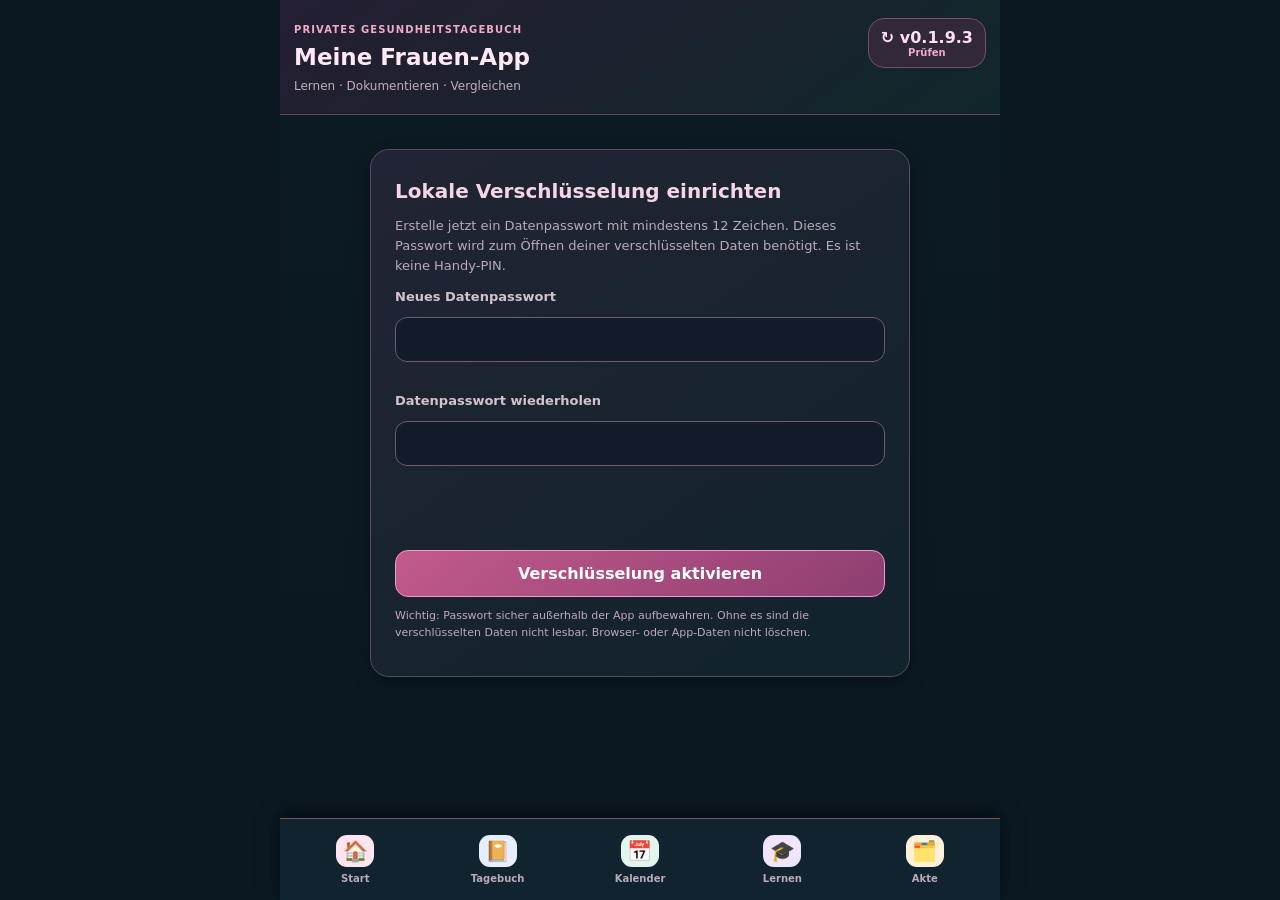
==== frauen-app/index.html @ 148890bd "Add files via upload" ====
<!doctype html><html lang="de"><head><meta charset="utf-8"><meta name="viewport" content="width=device-width,initial-scale=1,viewport-fit=cover"><meta name="theme-color" content="#b66e90"><meta name="description" content="Privates gynäkologisches Tagebuch und Lernzentrum"><link rel="manifest" href="./manifest.webmanifest"><link rel="icon" href="./icon.svg" type="image/svg+xml"><title>Meine Frauen-App – Beta 0.1.9.3 – Layout Umbau</title><link rel="stylesheet" href="./style.css?build=193"><link rel="stylesheet" href="./mr-integration.css?build=19811"></head><body class="mr-embedded"><div class="shell"><header><div><small>PRIVATES GESUNDHEITSTAGEBUCH</small><h1>Meine Frauen-App</h1><p>Lernen · Dokumentieren · Vergleichen</p></div><button id="update" class="update" aria-label="Nach App-Updates suchen">↻ <span id="version">v0.1.9.3</span><small id="update-state">Prüfen</small></button></header><main id="view" aria-live="polite"></main><nav id="nav" aria-label="Hauptnavigation"><button data-page="home"><span class="nav-ico nav-home">🏠</span><small>Start</small></button><button data-page="diary"><span class="nav-ico nav-diary">📔</span><small>Tagebuch</small></button><button data-page="calendar"><span class="nav-ico nav-cal">📅</span><small>Kalender</small></button><button data-page="learn"><span class="nav-ico nav-learn">🎓</span><small>Lernen</small></button><button data-page="records"><span class="nav-ico nav-rec">🗂️</span><small>Akte</small></button></nav></div><div id="toast" role="status"></div><div id="lightbox" role="dialog" aria-modal="true" aria-label="Bildvergrößerung"><div class="lb-card"><div class="lb-head"><strong id="lb-title">Schautafel (Vollbild)</strong><button class="lb-close" id="lb-close">✕ Schließen</button></div><div class="lb-body"><img id="lb-img" src="" alt=""></div><div class="lb-caption" id="lb-caption"></div></div></div><script defer src="./lessons.js?build=193"></script><script defer src="./deep_lessons.js?build=193"></script><script defer src="./self_guides.js?build=193"></script><script defer src="./app.js?build=193"></script></body></html>
---- frauen-app/style.css ----
:root{font-family:system-ui,-apple-system,Segoe UI,Arial,sans-serif;color:#483746;background:#f9f2f4}*{box-sizing:border-box}body{margin:0}.shell{max-width:650px;margin:auto;min-height:100dvh;background:#fffcfd;padding-bottom:88px}header{padding:24px 20px 15px;display:flex;justify-content:space-between;gap:12px;background:linear-gradient(125deg,#fce8ed,#f5f4ef)}header small{font-size:10px;letter-spacing:1.1px;color:#99687c;font-weight:700}h1{font-family:Georgia,serif;margin:7px 0;color:#743e59;font-size:27px}header p{color:#836879;font-size:12px;margin:0}.update{align-self:start;white-space:nowrap;border:1px solid #e7baca;background:#fff7fa;border-radius:16px;padding:9px 12px;color:#904b6c;font-weight:700}.update small{display:block;font-size:10px;letter-spacing:0}main{padding:18px 17px 36px}h2{font-size:20px;font-family:Georgia,serif;color:#763d59;margin:5px 0 13px}h3{font-size:16px;color:#75465c;margin:3px 0 12px}p{line-height:1.55}.muted,small{color:#806d78}.muted{font-size:13px}.card{padding:17px;border:1px solid #f0e3e8;box-shadow:0 4px 16px #54324809;border-radius:19px;background:#fff;margin-bottom:13px}.hero{background:linear-gradient(125deg,#fae2ea,#e8f4ef)}.grid{display:grid;grid-template-columns:1fr 1fr;gap:11px}.tile{border:1px solid #f1e3e9;border-radius:19px;background:#fff;padding:17px 12px;text-align:left;color:#78445c;min-height:100px;font-size:15px;font-weight:700}.tile span{font-size:26px;display:block;margin-bottom:10px}.tile small{display:block;margin-top:6px;font-size:11px;font-weight:400}button{cursor:pointer;font:inherit}button:focus-visible,input:focus-visible,textarea:focus-visible,select:focus-visible{outline:2px solid #a45c82;outline-offset:2px}.primary{background:#a9587c;color:#fff;border:0;border-radius:13px;padding:13px 16px;font-weight:700;width:100%;margin-top:10px}.secondary{background:#f9edf2;color:#7b4160;border:1px solid #eacdd9;border-radius:12px;padding:9px 12px}.danger{background:#fff2f1;color:#a12e3a;border:1px solid #f3c6ca;border-radius:10px;padding:8px}.row{display:flex;gap:10px;align-items:center;justify-content:space-between}.row.wrap{flex-wrap:wrap}.pill{display:inline-block;background:#f7e9ef;border-radius:99px;padding:5px 10px;font-size:11px;color:#834863}label{display:block;font-size:13px;font-weight:650;margin:13px 0 5px}input,select,textarea{font:inherit;width:100%;border:1px solid #e7d8e0;border-radius:12px;padding:11px;background:#fff;color:#4e3947}textarea{min-height:93px;resize:vertical}.checkbox{width:auto;margin-right:8px}.hint{background:#f1f7f4;border-left:4px solid #74a991;padding:12px;border-radius:9px;font-size:12px;line-height:1.5;margin:12px 0}.warning{background:#fff1e9;border-left:4px solid #dc916d;padding:12px;border-radius:9px;font-size:12px;line-height:1.55;margin:12px 0}.entries{display:grid;gap:10px}.entry{padding:12px;border:1px solid #eee0e7;border-radius:14px}.entry strong{color:#754761}.entry small{display:block;margin-top:3px}.images{display:flex;gap:8px;overflow:auto}.images img{height:112px;max-width:135px;object-fit:cover;border-radius:10px}.photo-card{border:1px solid #eee0e7;padding:8px;border-radius:13px}.photo-card img{height:130px;width:100%;object-fit:contain;background:#f5f0f3;border-radius:9px}nav{position:fixed;bottom:0;left:50%;transform:translateX(-50%);max-width:650px;width:100%;display:grid;grid-template-columns:repeat(5,1fr);background:#fff;border-top:1px solid #eedee6;box-shadow:0 -4px 25px #44304812;padding:8px 3px max(8px,env(safe-area-inset-bottom))}nav button{border:0;background:transparent;color:#9e8c98;font-size:23px;padding:4px 2px;min-width:0}nav button.active{color:#a8577d}nav small{display:block;font-size:10px;margin-top:2px}#toast{position:fixed;bottom:84px;left:50%;transform:translateX(-50%);background:#62344d;color:#fff;border-radius:13px;padding:11px 15px;display:none;max-width:92%;font-size:13px;z-index:4}.banner{display:block;padding:11px 13px;background:#f6eaf0;border-radius:12px;font-size:13px;margin-bottom:12px}details{border:1px solid #eee0e7;padding:12px;border-radius:12px;margin:10px 0;background:#fff}summary{cursor:pointer;font-weight:700;color:#773f5c}.lesson p,.lesson li{font-size:14px;line-height:1.65}.badge{font-size:11px;color:#766471}.day{padding:10px 5px;text-align:center;min-height:49px;border-radius:10px;background:#f8f0f4;border:0;color:#65475a}.day.active{background:#d69bb6;color:#fff}.week{display:grid;grid-template-columns:repeat(7,1fr);gap:4px}.section{margin-top:20px}.footnote{font-size:11px;color:#786c74;line-height:1.5}.link-btn{text-align:left;width:100%;border:0;background:transparent;padding:11px 3px;border-bottom:1px solid #eee;color:#703f5c;font-weight:600}.bar{height:9px;border-radius:12px;background:#f3e6ec;overflow:hidden}.bar i{display:block;height:100%;background:#b9799a}.error{color:#a33845;font-size:12px}.fine{font-size:12px;color:#866e7a}

.lesson summary {line-height:1.6;cursor:pointer}.lesson .pill{font-size:0.72rem;display:inline-block;margin-right:.35rem}.lesson h3{margin-top:1.15rem}.lesson a{color:#914b70;text-decoration:underline}#lesson-module{margin-bottom:12px}#lesson-count{margin:10px 0}

.deep-lesson{border-left:4px solid #b66e90}.deep-lesson ol{padding-left:24px}.deep-lesson li{margin-bottom:12px;line-height:1.7}.deep-lesson summary{padding:7px 0}

.guide{border-left:4px solid #94bba9}.guide ol{padding-left:23px}.guide li{margin-bottom:12px}.medical-figure{margin:16px 0;padding:10px;border-radius:14px;background:#faf5f8;border:1px solid #ead9e2}.medical-figure img{display:block;width:100%;height:auto;max-height:330px;object-fit:contain}.medical-figure figcaption{font-size:12px;color:#765d6d;margin:8px 2px 2px;line-height:1.5}

.medical-figure{cursor:zoom-in;transition:transform .15s ease,box-shadow .15s ease;position:relative}
.medical-figure:hover,.medical-figure:active{transform:scale(1.01);box-shadow:0 6px 18px #5432481a;border-color:#c996b0}
.zoom-hint{display:inline-block;margin-top:6px;font-size:11px;font-weight:700;color:#8c4669;background:#f5e4ec;padding:3px 9px;border-radius:99px}
#lightbox{position:fixed;inset:0;background:rgba(34,18,29,0.92);z-index:999;display:none;flex-direction:column;align-items:center;justify-content:center;padding:14px;backdrop-filter:blur(4px)}
#lightbox.open{display:flex}
.lb-card{background:#fffcfd;border-radius:20px;max-width:96vw;max-height:92dvh;width:740px;display:flex;flex-direction:column;overflow:hidden;box-shadow:0 14px 44px rgba(0,0,0,0.45)}
.lb-head{display:flex;justify-content:space-between;align-items:center;padding:12px 16px;background:linear-gradient(125deg,#fce8ed,#f5f4ef);border-bottom:1px solid #ead9e2}
.lb-head strong{color:#743e59;font-size:15px}
.lb-close{background:#a9587c;color:#fff;border:0;border-radius:10px;padding:6px 13px;font-weight:700;font-size:13px}
.lb-body{padding:14px;overflow:auto;text-align:center;background:#fff}
.lb-body img{width:100%;height:auto;max-height:66dvh;object-fit:contain;border-radius:10px}
.lb-caption{padding:12px 16px;background:#faf5f8;border-top:1px solid #ead9e2;font-size:13.5px;line-height:1.55;color:#4d3347;text-align:left}

/* --- Design & Icon Upgrade v0.1.8.2 --- */
body{background:linear-gradient(160deg,#fdf5f8 0%,#f6eff5 50%,#eff6f4 100%);background-attachment:fixed}
.shell{background:linear-gradient(180deg,#fffbfd 0%,#fdf9fc 100%);box-shadow:0 0 38px rgba(116,62,89,0.08)}
header{background:linear-gradient(135deg,#f9dce8 0%,#f3e7f5 55%,#e6f4f0 100%);border-bottom:1px solid #eed8e4;padding:24px 20px 18px}
.hero{background:linear-gradient(135deg,#fce4ee 0%,#f4e8f7 52%,#e4f5ef 100%);border:1px solid #ebd2e0;box-shadow:0 8px 24px rgba(154,82,119,0.11);padding:20px}
.hero-top{display:flex;gap:8px;flex-wrap:wrap;margin-bottom:8px}
.hero-pill{background:#ffffffd9;color:#8c3b61;font-weight:700;border:1px solid #e6c5d5}
.hero-sub{background:#eef8f4d9;color:#2f6f58;font-weight:600;border:1px solid #c5e3d7}
.hero-btn{background:linear-gradient(135deg,#b55480,#8f3d64);box-shadow:0 6px 16px rgba(155,66,108,0.28);font-size:15px;padding:14px 18px;border-radius:14px}
.section-title{margin:16px 0 11px;font-size:17px;color:#683550}

/* Hauptseite Kacheln (Bild 4) */
.grid{gap:13px}
.tile{position:relative;overflow:hidden;border-radius:22px;padding:18px 14px;box-shadow:0 6px 18px rgba(96,52,79,0.06);transition:transform .16s ease,box-shadow .16s ease;display:flex;flex-direction:column;justify-content:flex-start}
.tile:active,.tile:hover{transform:translateY(-2px);box-shadow:0 10px 24px rgba(96,52,79,0.12)}
.tile-icon{width:50px;height:50px;border-radius:16px;display:inline-flex;align-items:center;justify-content:center;font-size:26px;margin-bottom:12px;box-shadow:0 4px 10px rgba(0,0,0,0.06)}
.tile-diary{background:linear-gradient(145deg,#fff5f8,#ffffff);border:1px solid #f2d4df}
.tile-diary .tile-icon{background:linear-gradient(135deg,#ffdbe8,#ffc2d9)}
.tile-cal{background:linear-gradient(145deg,#f5f7ff,#ffffff);border:1px solid #d6dff5}
.tile-cal .tile-icon{background:linear-gradient(135deg,#dbe4ff,#c4d3ff)}
.tile-learn{background:linear-gradient(145deg,#f8f4ff,#ffffff);border:1px solid #e2d6f5}
.tile-learn .tile-icon{background:linear-gradient(135deg,#e9dcff,#d6c2ff)}
.tile-records{background:linear-gradient(145deg,#fff9f2,#ffffff);border:1px solid #f2e0c9}
.tile-records .tile-icon{background:linear-gradient(135deg,#ffe8c7,#ffd8a8)}
.tile-self{background:linear-gradient(145deg,#f2fbf8,#ffffff);border:1px solid #cceadd}
.tile-self .tile-icon{background:linear-gradient(135deg,#cef2e3,#b2e6d0)}
.tile-ill{background:linear-gradient(145deg,#fff4f4,#ffffff);border:1px solid #f5d3d3}
.tile-ill .tile-icon{background:linear-gradient(135deg,#ffd9d9,#ffc2c2)}

/* Lektionskarten & Selbstkontrolle (Bild 1) */
details.lesson{border-radius:18px;padding:14px 15px;margin:12px 0;box-shadow:0 4px 14px rgba(84,50,72,0.05);border:1px solid #ead8e2;transition:box-shadow .15s ease}
details.lesson[open]{box-shadow:0 8px 24px rgba(84,50,72,0.09);background:#fffdfd}
details.lesson summary{list-style:none;display:flex;align-items:center;justify-content:space-between;gap:10px;padding:4px 0}
details.lesson summary::-webkit-details-marker{display:none}
details.lesson summary::after{content:"▾";font-size:18px;color:#9c587b;background:#f9edf3;width:30px;height:30px;border-radius:50%;display:inline-flex;align-items:center;justify-content:center;flex-shrink:0;transition:transform .2s ease}
details.lesson[open] summary::after{transform:rotate(180deg);background:#a9587c;color:#fff}
.summary-row{display:flex;align-items:center;gap:12px;width:100%}
.lesson-ico{width:44px;height:44px;border-radius:14px;background:linear-gradient(135deg,#fae5ef,#eef7f3);border:1px solid #ead4e0;display:inline-flex;align-items:center;justify-content:center;font-size:22px;flex-shrink:0;box-shadow:0 3px 8px rgba(0,0,0,0.04)}
.guide .lesson-ico{background:linear-gradient(135deg,#e3f5ec,#f7ebf1);border-color:#c9e6d8}
.summary-text{display:flex;flex-direction:column;gap:4px;text-align:left}
.summary-text strong{font-size:15px;color:#5c2f47;line-height:1.38}
.summary-meta{display:flex;gap:6px;flex-wrap:wrap;align-items:center}
.guide-pill{background:#e7f5ee;color:#2d6b52;font-weight:700}
.img-pill{background:#f3e8fa;color:#6c3b8c;font-weight:600}
.small-btn{padding:6px 10px;font-size:12px;border-radius:10px}

/* Untere Navigationsleiste (Bild 3) */
nav{background:rgba(255,252,254,0.96);backdrop-filter:blur(10px);border-top:1px solid #ead6e1;padding:7px 6px max(8px,env(safe-area-inset-bottom));gap:4px}
nav button{display:flex;flex-direction:column;align-items:center;justify-content:center;border-radius:15px;padding:5px 2px;transition:background .15s ease,transform .12s ease;color:#7d6675;font-weight:600}
nav button .nav-ico{width:38px;height:32px;border-radius:11px;display:inline-flex;align-items:center;justify-content:center;font-size:20px;margin-bottom:2px;transition:transform .15s ease,box-shadow .15s ease}
.nav-home{background:#ffe5ef}
.nav-diary{background:#e6eeff}
.nav-cal{background:#e2f6ed}
.nav-learn{background:#f1e4ff}
.nav-rec{background:#fff0d9}
nav button.active{color:#8f3963;font-weight:700;background:#fbf0f5}
nav button.active .nav-ico{transform:translateY(-2px) scale(1.07);box-shadow:0 4px 10px rgba(143,57,99,0.18);border:1.5px solid #c97a9f}

/* --- Modern Diary Form & Photo Redesign (v0.1.8.5) --- */
.form-modal-card{border-radius:24px;border:1px solid #ebd0de;box-shadow:0 12px 36px rgba(116,62,89,0.12);background:#fff;padding:22px 18px;margin-bottom:24px;animation:slideDownForm .2s ease-out}
@keyframes slideDownForm{from{opacity:0;transform:translateY(-8px)}to{opacity:1;transform:translateY(0)}}
.form-header{display:flex;justify-content:space-between;align-items:flex-start;gap:12px;margin-bottom:18px;border-bottom:1px solid #f2e3ec;padding-bottom:14px}
.form-header-title h3{margin:0 0 4px;font-size:18px;color:#6b2e4f}
.form-header-title p{margin:0;font-size:12.5px;color:#856877}
.close-form-btn{width:36px;height:36px;border-radius:50%;padding:0;display:inline-flex;align-items:center;justify-content:center;font-size:16px;background:#faedf3;color:#8f3d64;border:1px solid #e8cad8;flex-shrink:0}
.close-form-btn:active{background:#8f3d64;color:#fff}

.modern-entry-form{display:flex;flex-direction:column;gap:18px}
.form-section{background:#fdf9fb;border:1px solid #f0e1e9;border-radius:18px;padding:16px;display:flex;flex-direction:column;gap:12px}
.section-badge{display:flex;align-items:center;gap:9px;margin-bottom:4px}
.section-badge strong{color:#5c2944;font-size:14.5px}
.badge-num{width:22px;height:22px;border-radius:50%;background:#8f3d64;color:#fff;font-size:11.5px;font-weight:700;display:inline-flex;align-items:center;justify-content:center}

.form-grid-2{display:grid;grid-template-columns:1fr 1fr;gap:12px}
@media(max-width:520px){.form-grid-2{grid-template-columns:1fr}}
.field-wrap{display:flex;flex-direction:column}
.field-wrap label{font-size:12.5px;font-weight:700;color:#6d4b5e;margin:0 0 6px}
.select-styled,.input-styled,.textarea-styled{border:1.5px solid #e5d3dd;border-radius:13px;padding:10px 12px;background:#fff;color:#45303e;font:inherit;font-size:14px;box-shadow:inset 0 1px 3px rgba(0,0,0,0.03);transition:border-color .15s,box-shadow .15s}
.select-styled:focus,.input-styled:focus,.textarea-styled:focus{border-color:#b55480;outline:none;box-shadow:0 0 0 3px rgba(181,84,128,0.15)}
.textarea-styled{min-height:90px;line-height:1.5}

/* Pain slider */
.pain-field-wrap{margin-top:6px;background:#fff;padding:12px;border-radius:14px;border:1px solid #eedae4}
.pain-badge{font-size:11.5px;font-weight:700;color:#8f3d64;background:#faedf3;padding:3px 9px;border-radius:99px}
.pain-slider-row{display:flex;align-items:center;gap:12px;margin-top:8px}
.slider-styled{flex:1;accent-color:#a9587c;cursor:pointer}
.pain-num{width:32px;height:32px;border-radius:10px;display:inline-flex;align-items:center;justify-content:center;font-weight:700;font-size:14px;border:1px solid #ebd2de}

/* Photo Upload Section */
.photo-upload-section{background:linear-gradient(145deg,#fcf7f9,#f7faff);border-color:#e0d7ec}
.photo-action-bar{display:grid;grid-template-columns:1fr 1fr;gap:10px;margin:6px 0 10px}
@media(max-width:440px){.photo-action-bar{grid-template-columns:1fr}}
.photo-btn{display:flex;align-items:center;justify-content:center;gap:8px;padding:12px 14px;border-radius:14px;font-weight:700;font-size:13.5px;cursor:pointer;transition:transform .12s,box-shadow .12s}
.photo-btn:active{transform:translateY(1px)}
.camera-btn{background:linear-gradient(135deg,#faedf3,#f6dce7);color:#7b2f54;border:1.5px solid #e5bccc;box-shadow:0 4px 12px rgba(138,55,95,0.09)}
.gallery-btn{background:linear-gradient(135deg,#f0f4ff,#dce5ff);color:#314c8f;border:1.5px solid #bfd0f7;box-shadow:0 4px 12px rgba(49,76,143,0.09)}
.photo-btn-icon{font-size:20px}

.photo-preview-grid{display:grid;grid-template-columns:repeat(auto-fill,minmax(84px,1fr));gap:10px;margin-top:8px}
.form-preview-thumb{position:relative;width:100%;padding-top:100%;border-radius:13px;overflow:hidden;box-shadow:0 4px 12px rgba(0,0,0,0.1);border:1.5px solid #e8cad9}
.form-preview-thumb img{position:absolute;inset:0;width:100%;height:100%;object-fit:cover}
.thumb-del-btn{position:absolute;top:4px;right:4px;width:24px;height:24px;border-radius:50%;background:rgba(156,38,73,0.88);color:#fff;border:0;display:flex;align-items:center;justify-content:center;font-size:12px;font-weight:700;cursor:pointer}
.thumb-del-btn:active{background:#5a1027}

.form-actions{margin-top:4px}
.submit-entry-btn{background:linear-gradient(135deg,#b55480,#7d2e53);box-shadow:0 6px 18px rgba(125,46,83,0.28);font-size:15.5px;padding:14px;border-radius:15px}

/* --- Symptom Chips Multi-Select (v0.1.8.8) --- */
.illness-detail-box{background:#fff8fa;border:1.5px solid #ebd0df;border-radius:18px;padding:16px;margin:10px 0}
.symptom-chips-grid{display:flex;flex-wrap:wrap;gap:8px;margin-top:6px}
.symptom-chip{display:inline-flex;align-items:center;cursor:pointer;user-select:none;margin:0}
.symptom-chip input[type="checkbox"]{position:absolute;opacity:0;width:0;height:0}
.symptom-chip .chip-text{padding:8px 13px;border-radius:20px;font-size:13px;font-weight:600;background:#ffffff;border:1.5px solid #e2cad7;color:#63334c;transition:all .15s ease;box-shadow:0 2px 6px rgba(0,0,0,0.03)}
.symptom-chip input[type="checkbox"]:checked + .chip-text{background:linear-gradient(135deg,#b55480,#8f3d64);color:#ffffff;border-color:#8f3d64;box-shadow:0 4px 10px rgba(143,61,100,0.25);transform:translateY(-1px)}
.symptom-chip:active .chip-text{transform:scale(0.96)}

/* --- Tagebuch Redesign (v0.1.8.9) --- */
.diary-header-card{background:linear-gradient(135deg,#fcebf2 0%,#f5ecf7 50%,#eaf6f2 100%);border:1px solid #ead0de;box-shadow:0 6px 20px rgba(138,55,95,0.08);border-radius:20px;padding:18px 16px;margin-bottom:14px}
.diary-header-card h2{margin:0;font-size:22px;color:#6b294c}
.new-entry-top-btn{width:auto;margin:0;padding:10px 18px;font-size:14px;border-radius:14px;box-shadow:0 4px 12px rgba(143,61,100,0.22);background:linear-gradient(135deg,#b55480,#8f3d64)}
.diary-filter-bar{display:flex;align-items:center;gap:10px;margin-top:14px;background:#ffffffcc;padding:6px 12px;border-radius:14px;border:1px solid #ebd4e1}
.filter-icon{font-size:16px;color:#8f3d64}
.diary-filter-select{border:0;background:transparent;padding:6px 4px;font-weight:600;color:#5a2b43;box-shadow:none}
.diary-filter-select:focus{box-shadow:none;border-color:transparent}

.entries-count-bar{display:flex;justify-content:space-between;align-items:center;padding:0 4px 8px;font-size:12px;color:#856877;font-weight:600}

/* Entry Cards */
.entries{display:flex;flex-direction:column;gap:12px}
.entry-card{background:#ffffff;border:1px solid #eddbe4;border-radius:20px;padding:16px;box-shadow:0 4px 16px rgba(116,62,89,0.05);transition:transform .15s ease,box-shadow .15s ease;display:flex;flex-direction:column;gap:10px}
.entry-card:hover{box-shadow:0 8px 24px rgba(116,62,89,0.1)}
.entry-card-header{display:flex;justify-content:space-between;align-items:flex-start;gap:8px;flex-wrap:wrap}

.entry-cat-badge{display:flex;align-items:center;gap:10px}
.entry-cat-icon{width:42px;height:42px;border-radius:14px;background:linear-gradient(135deg,#fbe8f2,#f0e6f6);border:1.5px solid #ebd0df;display:inline-flex;align-items:center;justify-content:center;font-size:22px;box-shadow:0 3px 8px rgba(0,0,0,0.04);flex-shrink:0}
.entry-cat-texts{display:flex;flex-direction:column;gap:2px}
.entry-cat-title{font-size:16px;color:#5c2542;line-height:1.25}
.entry-date-pill{font-size:11.5px;color:#7d6170;font-weight:600}

.entry-pain-pill{padding:4px 9px;border-radius:99px;font-size:11px;font-weight:700}
.pain-lvl-low{background:#fef7e0;color:#8c650d;border:1px solid #fae39c}
.pain-lvl-med{background:#ffeedb;color:#a85108;border:1px solid #fed2a4}
.pain-lvl-high{background:#fee2e2;color:#991b1b;border:1px solid #fca5a5}

/* Symptom Tags */
.entry-symptoms-list{display:flex;flex-wrap:wrap;gap:6px;margin:2px 0}
.entry-symptom-tag{background:linear-gradient(135deg,#faebf3,#f6e2ed);color:#833257;border:1px solid #e8cad9;padding:3px 9px;border-radius:12px;font-size:11.5px;font-weight:600}

.entry-temp-badge{background:#fff3e6;color:#a34710;padding:5px 10px;border-radius:10px;font-size:12px;display:inline-block;border:1px solid #fedbc0}

.entry-note-preview{margin:0;font-size:13.5px;line-height:1.5;color:#45303d;background:#faf6f8;padding:10px 12px;border-radius:12px;border-left:3.5px solid #b55480}
.entry-note-preview.empty{color:#9c8592;font-style:italic;background:#fcf9fa;border-left-color:#dfcbd5}

.entry-meta-chips{display:flex;flex-wrap:wrap;gap:6px}
.meta-chip{background:#f3edf1;color:#6b5361;padding:3px 8px;border-radius:8px;font-size:11px;font-weight:600}
.meta-source{background:#eaf4f0;color:#2a6850}

.entry-card-actions{display:flex;gap:8px;margin-top:4px;border-top:1px solid #f3e6ed;padding-top:10px}
.entry-card-actions button{flex:1;padding:8px 10px;font-size:12.5px;font-weight:700;border-radius:11px;display:inline-flex;align-items:center;justify-content:center;gap:4px}
.action-btn-details{background:#fbf0f5;color:#7a2e54;border:1px solid #edd2e0}
.action-btn-details:active{background:#edd2e0}
.action-btn-edit{background:#f0f4ff;color:#2c4c91;border:1px solid #d2dfff}
.action-btn-edit:active{background:#d2dfff}
.action-btn-del{background:#fff1f1;color:#a82835;border:1px solid #fecdd3;flex:0 0 auto;padding:8px 12px}
.action-btn-del:active{background:#fecdd3}

.empty-diary-card{text-align:center;padding:36px 18px;border-radius:22px;border:1.5px dashed #e6cfdc;background:#fffcfd}
.empty-diary-ico{font-size:42px;display:block;margin-bottom:8px}
.empty-diary-card h3{margin:0 0 6px;color:#6b2e4f}

/* --- Modern Calendar Redesign (v0.1.9.0) --- */
.calendar-header-card{background:linear-gradient(135deg,#fcf2f6 0%,#f5ecf8 50%,#edf7f4 100%);border:1px solid #ead0de;box-shadow:0 8px 24px rgba(116,62,89,0.08);border-radius:24px;padding:20px 16px;margin-bottom:18px}
.calendar-header-card h2{margin:0;font-size:22px;color:#6b294c}
.new-entry-cal-btn{width:auto;margin:0;padding:9px 14px;font-size:13px;border-radius:12px;background:linear-gradient(135deg,#b55480,#8f3d64);box-shadow:0 4px 12px rgba(143,61,100,0.2)}

.cal-nav-bar{display:flex;align-items:center;justify-content:space-between;background:#ffffffd9;border:1px solid #edd5e2;border-radius:16px;padding:8px 12px;margin:12px 0 14px}
.cal-arrow-btn{background:#faedf3;color:#8f3d64;border:1px solid #ebd0df;border-radius:11px;width:36px;height:36px;display:inline-flex;align-items:center;justify-content:center;font-size:14px;cursor:pointer;transition:transform .12s,background .12s}
.cal-arrow-btn:active{background:#8f3d64;color:#fff;transform:scale(0.94)}
.cal-month-title{display:flex;flex-direction:column;align-items:center}
.cal-month-title strong{font-size:17px;color:#5a233f}
.cal-month-title small{font-size:11.5px;color:#8a6a7c;font-weight:600}

.week-header-row{display:grid;grid-template-columns:repeat(7,1fr);gap:4px;margin-bottom:8px;text-align:center}
.week-header-cell{font-size:12px;font-weight:700;color:#8c657a;padding:4px 0}

.cal-grid-month{display:grid;grid-template-columns:repeat(7,1fr);gap:6px}
.day-empty{height:54px}

.day-card{position:relative;background:#ffffff;border:1px solid #eedae4;border-radius:14px;height:56px;padding:4px 2px;display:flex;flex-direction:column;align-items:center;justify-content:space-between;cursor:pointer;transition:all .15s ease;box-shadow:0 2px 6px rgba(116,62,89,0.04)}
.day-card:active{transform:scale(0.95)}
.day-card .day-num{font-size:13px;font-weight:700;color:#523143;line-height:1}

.day-card.is-today{border:2px solid #b55480}
.day-card.is-today .day-num{color:#b55480}

.day-card.active{background:linear-gradient(135deg,#b55480,#8f3d64);border-color:#7d2e53;box-shadow:0 6px 16px rgba(143,61,100,0.32);transform:scale(1.04);z-index:2}
.day-card.active .day-num{color:#ffffff}
.day-card.active .day-more-dots{color:#ffe5ef}
.day-card.active .day-badge-count{background:#ffffff;color:#8f3d64}

/* Highlight Days */
.day-card.day-has-period{background:linear-gradient(145deg,#fff2f6,#ffebf1);border-color:#f5b8cb}
.day-card.day-has-illness{background:linear-gradient(145deg,#fff8f0,#ffefe3);border-color:#f7cfb0}
.day-card.day-has-entry{background:#fdfcfe}

.day-icons-row{display:flex;gap:1px;align-items:center;justify-content:center;min-height:16px}
.day-mini-ico{font-size:12px;line-height:1}
.day-more-dots{font-size:10px;font-weight:700;color:#8f3d64;line-height:1}

.day-badge-count{position:absolute;top:2px;right:2px;background:#faedf3;color:#8f3d64;font-size:9.5px;font-weight:800;border-radius:50%;width:14px;height:14px;display:inline-flex;align-items:center;justify-content:center;line-height:1}

/* Legend bar */
.cal-legend-bar{display:flex;justify-content:center;flex-wrap:wrap;gap:12px;margin-top:14px;padding-top:12px;border-top:1px solid #ecd8e4;font-size:11.5px;color:#785d6e}
.legend-item{display:inline-flex;align-items:center;gap:4px;font-weight:600}
.legend-dot{font-size:13px}

.selected-day-header{display:flex;justify-content:space-between;align-items:center;margin:16px 2px 10px}
.selected-day-title-wrap h3{margin:0;font-size:16px;color:#5a233f}
.selected-day-count-pill{display:inline-block;margin-top:2px;font-size:11.5px;font-weight:700;color:#8f3d64;background:#faedf3;padding:2px 8px;border-radius:10px;border:1px solid #ebd0df}

/* --- Lernzentrum Redesign (v0.1.9.1) --- */
.learn-hero-card{background:linear-gradient(135deg,#fcf2f7 0%,#f5ecf8 50%,#edf7f5 100%);border:1px solid #ebd0de;border-radius:24px;padding:20px 18px;margin-bottom:20px;box-shadow:0 8px 24px rgba(116,62,89,0.07)}
.learn-hero-top{display:flex;justify-content:space-between;align-items:flex-start;gap:12px;margin-bottom:14px}
.learn-hero-title h2{margin:0;font-size:22px;color:#6b294c}
.learn-stats-badge{background:#ffffffdd;border:1.5px solid #ebd0de;border-radius:14px;padding:6px 12px;text-align:center;box-shadow:0 3px 8px rgba(0,0,0,0.04);flex-shrink:0}
.learn-stats-badge strong{display:block;font-size:18px;color:#8f3d64;line-height:1.1}
.learn-stats-badge small{font-size:10.5px;color:#856877;font-weight:700}

/* Progress Bar */
.learn-progress-box{background:#ffffffb3;border:1px solid #ebd5e2;border-radius:14px;padding:10px 14px;margin-bottom:14px}
.learn-progress-label{font-size:12px;font-weight:700;color:#6d3552}
.learn-progress-val{font-size:12px;font-weight:800;color:#8f3d64}
.progress-bar-track{height:9px;background:#f3e4ec;border-radius:99px;overflow:hidden}
.progress-bar-fill{height:100%;background:linear-gradient(90deg,#d4739d,#8f3d64);border-radius:99px;transition:width .3s ease}

/* Search bar */
.learn-search-wrap{position:relative;margin-bottom:12px}
.learn-search-ico{position:absolute;left:13px;top:50%;transform:translateY(-50%);font-size:15px;color:#8f3d64;pointer-events:none}
.learn-search-input{width:100%;box-sizing:border-box;border:1.5px solid #e5d0dd;border-radius:14px;padding:11px 14px 11px 38px;font:inherit;font-size:13.5px;background:#fff;color:#4d3347;box-shadow:0 2px 8px rgba(0,0,0,0.03);transition:border-color .15s}
.learn-search-input:focus{border-color:#b55480;outline:none;box-shadow:0 0 0 3px rgba(181,84,128,0.15)}

/* Category filter chips */
.learn-module-filter-bar{display:flex;gap:7px;overflow-x:auto;padding-bottom:4px;scrollbar-width:none}
.learn-module-filter-bar::-webkit-scrollbar{display:none}
.mod-filter-chip{white-space:nowrap;border:1px solid #e2cad7;background:#fff;color:#6b4358;padding:6px 12px;border-radius:20px;font-size:12px;font-weight:700;cursor:pointer;transition:all .15s ease}
.mod-filter-chip.active{background:linear-gradient(135deg,#b55480,#8f3d64);color:#fff;border-color:#8f3d64;box-shadow:0 3px 8px rgba(143,61,100,0.22)}
.mod-filter-chip:active{transform:scale(0.96)}

/* Section header */
.learn-section-header{margin:18px 2px 10px}
.section-title-wrap h3{margin:0;font-size:17px;color:#5a233f}
.section-title-wrap small{font-size:12px}

/* Container & Cards */
.lessons-container{display:flex;flex-direction:column;gap:12px}
details.deep-lesson{border-left:5px solid #b55480;background:#ffffff;border-radius:18px;border-top:1px solid #ebdbe4;border-right:1px solid #ebdbe4;border-bottom:1px solid #ebdbe4}
details.deep-lesson.is-completed{border-left-color:#38a169}
.module-pill{background:#fbe9f2;color:#85375c;font-weight:700}
.steps-pill{background:#eef6f9;color:#2c6b85;font-weight:600}
.done-pill{background:#e6f8ee;color:#226b42;font-weight:800;border:1px solid #b8ebca}

/* Structured content boxes inside each lesson */
.lesson-content-body{padding-top:10px;display:flex;flex-direction:column;gap:12px}
.lesson-box{border-radius:14px;padding:14px 15px}
.lesson-box h4{margin:0 0 8px;font-size:14.5px;display:flex;align-items:center;gap:6px}
.lesson-box p{margin:0;font-size:13.5px;line-height:1.6}

.simple-box{background:#fdfafc;border:1px solid #f0e1ea;border-left:4px solid #d47ba3}
.simple-box h4{color:#8c3e65}

.expert-box{background:#f7fafd;border:1px solid #dbe6f3;border-left:4px solid #4a82b8}
.expert-box h4{color:#2a5e94}
.expert-box p{color:#304354}

.steps-box{background:#fbfbfb;border:1px solid #e8e8e8;border-left:4px solid #6b7280}
.steps-box h4{color:#374151}
.styled-steps-list{margin:0;padding-left:22px;display:flex;flex-direction:column;gap:8px}
.styled-steps-list li{font-size:13.5px;line-height:1.55;color:#374151}

.lesson-warning{border-left:4px solid #e07038;background:#fff8f4;border-radius:12px;padding:12px 14px;margin:0;font-size:13px;line-height:1.55;color:#783814}

.lesson-footer-bar{display:flex;justify-content:space-between;align-items:center;flex-wrap:wrap;gap:10px;padding-top:8px;border-top:1px solid #eedee6}
.lesson-check-label{display:inline-flex;align-items:center;gap:8px;font-size:13px;font-weight:700;color:#4d3347;cursor:pointer}
.lesson-check-label input[type="checkbox"]{width:18px;height:18px;accent-color:#38a169}

/* Base lesson cards */
details.base-lesson{border-left:4px solid #94bba9;background:#fff;border-radius:16px;border-top:1px solid #e8edea;border-right:1px solid #e8edea;border-bottom:1px solid #e8edea}
.base-ico{background:linear-gradient(135deg,#e8f6f0,#f4f8f6)}
.base-pill{background:#e7f5ef;color:#286b51;font-weight:700}

/* --- Lernzentrum Themen-Kacheln & Unterseiten (v0.1.9.2) --- */
.topics-grid{display:grid;grid-template-columns:1fr 1fr;gap:12px;margin-bottom:24px}
@media(max-width:520px){.topics-grid{grid-template-columns:1fr}}

.topic-card{border-radius:22px;padding:18px 16px;text-align:left;display:flex;flex-direction:column;justify-content:space-between;cursor:pointer;transition:transform .16s ease,box-shadow .16s ease;border:1.5px solid transparent;box-shadow:0 6px 18px rgba(96,52,79,0.06);min-height:165px}
.topic-card:active,.topic-card:hover{transform:translateY(-2px);box-shadow:0 12px 28px rgba(96,52,79,0.14)}

.topic-card-top{display:flex;justify-content:space-between;align-items:center;margin-bottom:12px}
.topic-card-icon{width:48px;height:48px;border-radius:16px;display:inline-flex;align-items:center;justify-content:center;font-size:26px;box-shadow:0 4px 10px rgba(0,0,0,0.06)}
.topic-arrow{width:30px;height:30px;border-radius:50%;background:#ffffffb3;display:inline-flex;align-items:center;justify-content:center;font-size:14px;color:#8f3d64;transition:transform .15s}
.topic-card:hover .topic-arrow{transform:translateX(3px)}

.topic-card-title{font-size:16.5px;color:#5a233f;line-height:1.25;margin-bottom:4px}
.topic-card-desc{font-size:12px;color:#785868;margin:0 0 12px;line-height:1.45}

.topic-card-footer{display:flex;gap:6px;flex-wrap:wrap}
.topic-stat-pill{font-size:11px;font-weight:700;padding:4px 9px;border-radius:10px;background:#ffffffcc;color:#6b294c;border:1px solid #ead0de}
.base-stat-pill{background:#f4f9f7cc;color:#286b51;border-color:#c8e6da}

/* Farbschemata für die 7 Themen */
.topic-periode{background:linear-gradient(145deg,#fff2f6,#ffe8f0);border-color:#f5c4d4}
.topic-periode .topic-card-icon{background:linear-gradient(135deg,#ffd5e3,#ffb8ce)}

.topic-zyklus{background:linear-gradient(145deg,#fcf4ff,#f4e6ff);border-color:#e6c8fa}
.topic-zyklus .topic-card-icon{background:linear-gradient(135deg,#ebd4fc,#ddb8fa)}

.topic-schwanger{background:linear-gradient(145deg,#fffbf0,#fffae0);border-color:#fae8b2}
.topic-schwanger .topic-card-icon{background:linear-gradient(135deg,#faeec5,#f7e099)}

.topic-unter{background:linear-gradient(145deg,#f2fbf8,#e6f8f1);border-color:#bde7d7}
.topic-unter .topic-card-icon{background:linear-gradient(135deg,#c8f2e2,#a8e8d1)}

.topic-anatomie{background:linear-gradient(145deg,#fff4f9,#ffebf5);border-color:#f7c8e2}
.topic-anatomie .topic-card-icon{background:linear-gradient(135deg,#fed5eb,#fcb6dc)}

.topic-wochenbett{background:linear-gradient(145deg,#f0f7ff,#e4f0ff);border-color:#bdd6f7}
.topic-wochenbett .topic-card-icon{background:linear-gradient(135deg,#cfe3fc,#b3d3fa)}

.topic-brust{background:linear-gradient(145deg,#fff8f2,#ffeedd);border-color:#faecc8}
.topic-brust .topic-card-icon{background:linear-gradient(135deg,#ffe0c2,#ffd0a1)}

/* Unterseiten-Header */
.learn-subpage-header{border-radius:22px;padding:20px 18px;margin-bottom:20px;border:1.5px solid #ebd0de;box-shadow:0 8px 24px rgba(116,62,89,0.08)}
.subpage-back-btn{background:#ffffffdd;border:1px solid #ebd0de;border-radius:12px;padding:8px 14px;font-size:13px;font-weight:700;color:#8f3d64;cursor:pointer;margin-bottom:12px;display:inline-flex;align-items:center;gap:6px;box-shadow:0 2px 6px rgba(0,0,0,0.04)}
.subpage-back-btn:active{transform:scale(0.97)}

.subpage-title-row{display:flex;align-items:center;gap:12px;margin-bottom:12px}
.subpage-ico{font-size:36px;width:56px;height:56px;border-radius:18px;background:#ffffffcc;display:inline-flex;align-items:center;justify-content:center;box-shadow:0 4px 12px rgba(0,0,0,0.06);flex-shrink:0}
.subpage-texts h2{margin:0;font-size:22px;color:#5a233f}

.subpage-stats-chips{display:flex;gap:8px;align-items:center;flex-wrap:wrap}
.sub-pill{font-size:12px;font-weight:700;padding:5px 12px;border-radius:12px;background:#ffffffcc;color:#6b294c;border:1px solid #ead0de}


/* === Layout Umbau v0.1.9.3 === */
body{background:radial-gradient(circle at top,#f7dfe9 0%,#f7f2f5 26%,#f3f7f5 100%)}
.shell{max-width:720px}
header{padding:26px 22px 18px;border-bottom:1px solid #efdce6;box-shadow:inset 0 -1px 0 rgba(255,255,255,.8)}
main{padding:20px 16px 42px}
nav{max-width:720px;background:rgba(255,255,255,.96);backdrop-filter:blur(8px);padding-top:10px}
nav button{display:flex;flex-direction:column;align-items:center;gap:2px;border-radius:14px;padding:6px 2px 8px;transition:.15s ease}
nav button.active{background:linear-gradient(180deg,#fde4ef,#f4edf7);color:#a8577d;box-shadow:0 8px 18px rgba(157,86,121,.12)}
.dashboard-overline{display:inline-block;font-size:11px;letter-spacing:1.2px;font-weight:800;color:#91536f;margin-bottom:6px}
.dashboard-hero,.sub-hero-card{padding:20px;border-radius:24px;background:linear-gradient(135deg,#fbe2ec 0%,#f3e7f7 52%,#e8f5ef 100%);border:1px solid #ebd4e0;box-shadow:0 10px 28px rgba(113,66,93,.12)}
.dashboard-hero-top{display:flex;justify-content:space-between;gap:14px;align-items:flex-start;flex-wrap:wrap}
.dashboard-stat-grid{display:grid;grid-template-columns:repeat(2,minmax(0,1fr));gap:10px;margin-top:16px}
.stat-box{background:rgba(255,255,255,.78);border:1px solid #ead7e2;border-radius:18px;padding:14px 14px 12px;display:flex;flex-direction:column;gap:2px;min-height:98px}
.stat-box strong{font-size:26px;line-height:1;color:#6f3852}
.stat-box small{font-size:11px;color:#7f6b77}
.stat-kicker{font-size:11px;font-weight:800;color:#9b5f79;letter-spacing:.3px}
.quickstrip-card{padding:16px 16px 14px;border-radius:22px;background:rgba(255,255,255,.8)}
.quick-entry-grid{display:grid;grid-template-columns:repeat(2,minmax(0,1fr));gap:10px}
.quick-entry-chip{border:1px solid #ead6e1;background:linear-gradient(180deg,#fff,#fbf6f9);border-radius:16px;padding:12px 12px;color:#7b4860;font-weight:700;text-align:left;min-height:48px}
.quick-entry-chip.accent,.hero-btn{background:linear-gradient(135deg,#b45b83,#8e4265);color:#fff;border:0}
.hero-side-pills{display:flex;gap:8px;flex-wrap:wrap;align-items:flex-start;justify-content:flex-end}
.feature-grid-lg{display:grid;grid-template-columns:repeat(2,minmax(0,1fr));gap:12px}
.feature-tile{border:1px solid #ead6e1;border-radius:24px;padding:18px 16px;background:linear-gradient(180deg,#fff,#fcf8fb);text-align:left;min-height:148px;display:flex;flex-direction:column;gap:8px;color:#6e3f58;box-shadow:0 8px 22px rgba(103,62,84,.08)}
.feature-tile strong{font-size:18px;color:#6f3c59}
.feature-tile small{font-size:12px;line-height:1.45;color:#7e6a77}
.feature-icon{font-size:28px;width:52px;height:52px;border-radius:18px;display:grid;place-items:center;background:linear-gradient(180deg,#fde9f2,#f3eef7);box-shadow:inset 0 1px 0 rgba(255,255,255,.9)}
.static-tile{cursor:default}
.tile-action,.upload-label{margin-top:auto;display:inline-flex;align-items:center;justify-content:center;border-radius:12px;padding:10px 12px;font-weight:700;text-decoration:none}
.tile-action-stack{display:grid;gap:8px;margin-top:auto}
.upload-label{background:#f7edf2;border:1px solid #e7cfd9;color:#7b4560}
.recent-card{padding:16px;border-radius:22px}
.recent-stack{display:grid;gap:10px;margin-top:12px}
.recent-row{display:flex;align-items:center;gap:12px;border:1px solid #ecdce4;background:#fff;border-radius:16px;padding:12px;text-align:left;color:#70435b}
.recent-row-ico{width:42px;height:42px;border-radius:14px;background:#f8e7ef;display:grid;place-items:center;font-size:20px}
.recent-row-text{display:flex;flex-direction:column;gap:2px;flex:1;min-width:0}
.recent-row-text small{font-size:12px;color:#826f7a}
.recent-row-chevron{font-size:26px;color:#bf8faa}
.empty-inline{padding:16px;border:1px dashed #e5cfd9;border-radius:14px;color:#8a7280;background:#fffafc}
.self-topics-grid .topic-card,.topics-grid .topic-card{min-height:162px}
.protocol-card{margin-top:14px}
.records-grid .feature-tile input[type=file]{margin-top:12px;width:100%}
.upload-label{cursor:pointer}
.diary-header-card,.calendar-header-card,.learn-hero-card{background:linear-gradient(135deg,#fff,#fcf7fa);border:1px solid #eadbe3;border-radius:24px;padding:18px;box-shadow:0 8px 22px rgba(103,62,84,.08)}
.entries-count-bar,.selected-day-header{position:sticky;top:0;z-index:1;background:rgba(255,252,253,.93);backdrop-filter:blur(5px);border:1px solid #eadbe3;border-radius:16px;padding:10px 14px;margin:14px 0}
.entry-card{background:linear-gradient(180deg,#fff,#fcf8fb);border:1px solid #ecdde5;box-shadow:0 8px 18px rgba(93,57,78,.06)}
.topic-card{box-shadow:0 8px 18px rgba(93,57,78,.08);border-radius:24px;background:linear-gradient(180deg,#fff,#fcf8fb)}
.guide,.deep-lesson,.base-lesson{border-radius:16px;box-shadow:0 6px 18px rgba(93,57,78,.05)}
@media (max-width:560px){
 .dashboard-stat-grid,.feature-grid-lg,.quick-entry-grid,.topics-grid{grid-template-columns:1fr 1fr}
 .feature-tile{min-height:138px;padding:16px 14px}
 .feature-tile strong{font-size:16px}
 .dashboard-hero-top{flex-direction:column}
}
@media (max-width:430px){
 .dashboard-stat-grid,.feature-grid-lg,.quick-entry-grid{grid-template-columns:1fr 1fr}
 .stat-box strong{font-size:22px}
 h1{font-size:25px}
}
---- frauen-app/mr-integration.css ----
/* Integration skin - still separate encrypted vault and original scripts. */
:root{color:#f4eaf2;background:#0b1822;color-scheme:dark;font-family:Inter,system-ui,sans-serif}
body.mr-embedded{background:#0b1822;color:#f3e8f0}
.mr-embedded .shell{background:linear-gradient(#0d1b25,#0b1720);box-shadow:none;min-height:100dvh;padding-bottom:100px}
.mr-embedded header{background:linear-gradient(145deg,#241e32,#11272b);border-bottom:1px solid #614863;box-shadow:none;padding:18px 14px}
.mr-embedded header small{color:#f0abc9}.mr-embedded header h1{color:#ffe9f4;font-family:system-ui;font-size:23px}.mr-embedded header p{color:#c2aebc}
.mr-embedded h1,.mr-embedded h2,.mr-embedded h3{color:#f5d5e7;font-family:system-ui}
.mr-embedded p,.mr-embedded label,.mr-embedded li{color:#d3c2ce}
.mr-embedded .muted,.mr-embedded small,.mr-embedded .footnote,.mr-embedded .fine{color:#bcaabb}
.mr-embedded main{padding:14px 12px 36px}
.mr-embedded .card,.mr-embedded details,.mr-embedded .tile,.mr-embedded .feature-tile,.mr-embedded .topic-card,.mr-embedded .entry,.mr-embedded .entry-card,.mr-embedded .recent-row,.mr-embedded .stat-box,.mr-embedded .recent-card,.mr-embedded .quickstrip-card,.mr-embedded .diary-header-card,.mr-embedded .calendar-header-card,.mr-embedded .learn-hero-card,.mr-embedded .medical-figure,.mr-embedded .subpage-header,.mr-embedded .day,.mr-embedded .banner{background:linear-gradient(145deg,#212434,#11232c);border-color:#594c62;box-shadow:0 8px 18px #0004;color:#f0e1ef}
.mr-embedded .dashboard-hero,.mr-embedded .sub-hero-card,.mr-embedded .hero{background:linear-gradient(135deg,#39263c,#1b3236);border-color:#84516d}
.mr-embedded .feature-tile strong,.mr-embedded .tile,.mr-embedded .stat-box strong,.mr-embedded .entry strong,.mr-embedded summary,.mr-embedded .subpage-texts h2,.mr-embedded .section-title{color:#ffd9ed}
.mr-embedded .feature-tile small,.mr-embedded .topic-card small,.mr-embedded .tile small,.mr-embedded .stat-box small,.mr-embedded .recent-row small{color:#cbb3c4}
.mr-embedded .feature-icon,.mr-embedded .tile-icon,.mr-embedded .recent-row-ico,.mr-embedded .subpage-ico{background:linear-gradient(145deg,#653a60,#382e49);box-shadow:inset 0 1px #ffffff22,0 7px 14px #0005}
.mr-embedded .dashboard-overline,.mr-embedded .stat-kicker{color:#f2a7d0}
.mr-embedded input,.mr-embedded textarea,.mr-embedded select{background:#111b2a;border-color:#705b72;color:#faf2f8}
.mr-embedded .primary,.mr-embedded .hero-btn{background:linear-gradient(145deg,#c35a8c,#8d3e71);color:white;border:1px solid #f29ac9}
.mr-embedded .secondary,.mr-embedded .update,.mr-embedded .upload-label,.mr-embedded .quick-entry-chip{background:#31283a;color:#ffe0ef;border:1px solid #75506b}
.mr-embedded .hint{background:#1c3336;border-left-color:#4ddaab;color:#d5e2db}.mr-embedded .warning{background:#402b2b;border-left-color:#db9c64;color:#ffe4da}
.mr-embedded .pill,.mr-embedded .hero-pill,.mr-embedded .sub-pill{background:#4a3247;border:1px solid #7c5a76;color:#ffdaed}
.mr-embedded nav{background:#11232e;border-top:1px solid #73566d;box-shadow:0 -5px 18px #0008}
.mr-embedded nav button{color:#bbaabd}.mr-embedded nav button.active{background:linear-gradient(145deg,#723e68,#3a3250);color:#ffe1f1;border:1px solid #a76b96}
.mr-embedded .lb-card,.mr-embedded .lb-body{background:#12232d}.mr-embedded .lb-head,.mr-embedded .lb-caption{background:#29263a;color:#ffe1f2;border-color:#6c566e}
.mr-embedded .day.active{background:#ad5380}.mr-embedded .entries-count-bar,.mr-embedded .selected-day-header{background:#1e2c36;border-color:#72556d}
.mr-embedded .medical-figure img{background:#faf8fa;border-radius:12px}
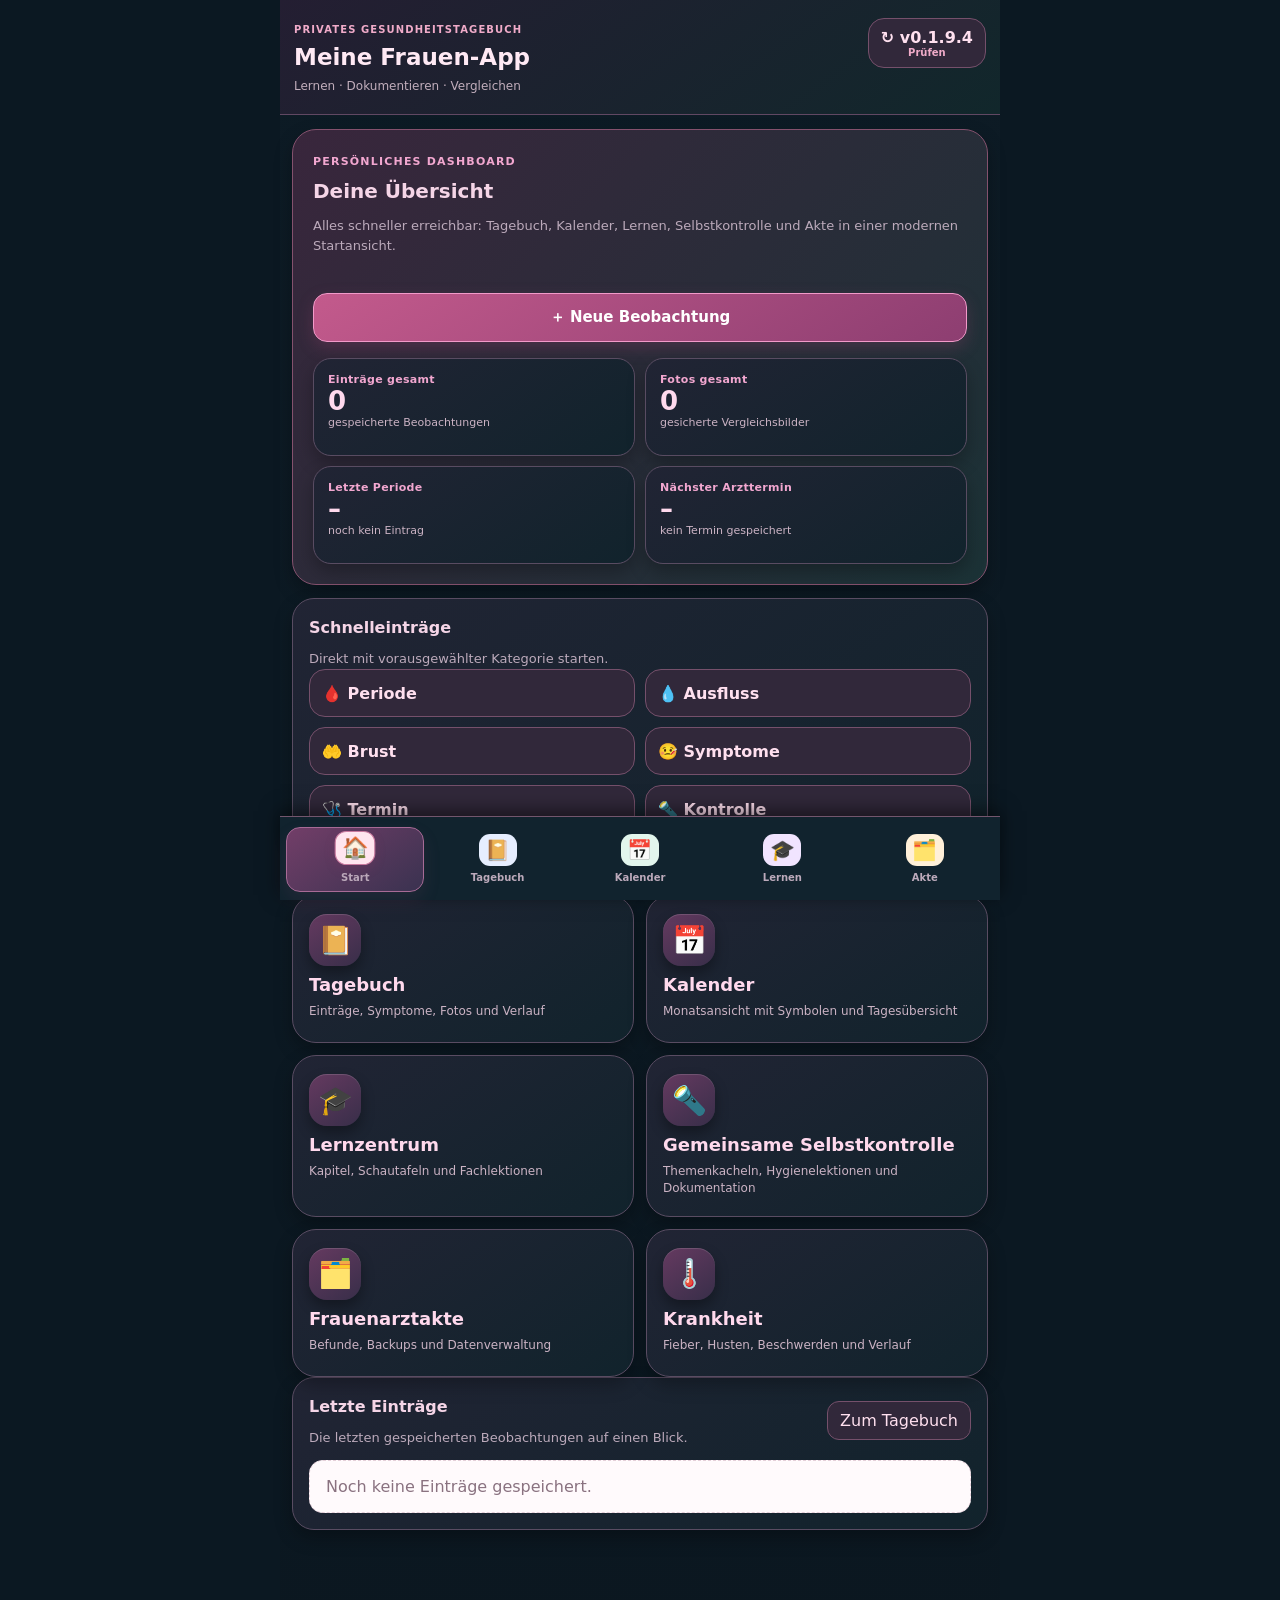
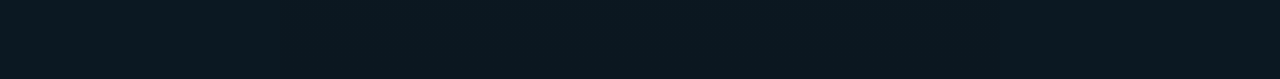
==== commit 44be26bf: "Add files via upload" ====
--- a/frauen-app/index.html
+++ b/frauen-app/index.html
@@ -1 +1 @@
-<!doctype html><html lang="de"><head><meta charset="utf-8"><meta name="viewport" content="width=device-width,initial-scale=1,viewport-fit=cover"><meta name="theme-color" content="#b66e90"><meta name="description" content="Privates gynäkologisches Tagebuch und Lernzentrum"><link rel="manifest" href="./manifest.webmanifest"><link rel="icon" href="./icon.svg" type="image/svg+xml"><title>Meine Frauen-App – Beta 0.1.9.3 – Layout Umbau</title><link rel="stylesheet" href="./style.css?build=193"><link rel="stylesheet" href="./mr-integration.css?build=19811"></head><body class="mr-embedded"><div class="shell"><header><div><small>PRIVATES GESUNDHEITSTAGEBUCH</small><h1>Meine Frauen-App</h1><p>Lernen · Dokumentieren · Vergleichen</p></div><button id="update" class="update" aria-label="Nach App-Updates suchen">↻ <span id="version">v0.1.9.3</span><small id="update-state">Prüfen</small></button></header><main id="view" aria-live="polite"></main><nav id="nav" aria-label="Hauptnavigation"><button data-page="home"><span class="nav-ico nav-home">🏠</span><small>Start</small></button><button data-page="diary"><span class="nav-ico nav-diary">📔</span><small>Tagebuch</small></button><button data-page="calendar"><span class="nav-ico nav-cal">📅</span><small>Kalender</small></button><button data-page="learn"><span class="nav-ico nav-learn">🎓</span><small>Lernen</small></button><button data-page="records"><span class="nav-ico nav-rec">🗂️</span><small>Akte</small></button></nav></div><div id="toast" role="status"></div><div id="lightbox" role="dialog" aria-modal="true" aria-label="Bildvergrößerung"><div class="lb-card"><div class="lb-head"><strong id="lb-title">Schautafel (Vollbild)</strong><button class="lb-close" id="lb-close">✕ Schließen</button></div><div class="lb-body"><img id="lb-img" src="" alt=""></div><div class="lb-caption" id="lb-caption"></div></div></div><script defer src="./lessons.js?build=193"></script><script defer src="./deep_lessons.js?build=193"></script><script defer src="./self_guides.js?build=193"></script><script defer src="./app.js?build=193"></script></body></html>
+<!doctype html><html lang="de"><head><meta charset="utf-8"><meta name="viewport" content="width=device-width,initial-scale=1,viewport-fit=cover"><meta name="theme-color" content="#b66e90"><meta name="description" content="Privates gynäkologisches Tagebuch und Lernzentrum"><link rel="manifest" href="./manifest.webmanifest"><link rel="icon" href="./icon.svg" type="image/svg+xml"><title>Meine Frauen-App – Beta 0.1.9.4 – Ohne Passwortabfrage</title><link rel="stylesheet" href="./style.css?build=194"><link rel="stylesheet" href="./mr-integration.css?build=19811"></head><body class="mr-embedded"><div class="shell"><header><div><small>PRIVATES GESUNDHEITSTAGEBUCH</small><h1>Meine Frauen-App</h1><p>Lernen · Dokumentieren · Vergleichen</p></div><button id="update" class="update" aria-label="Nach App-Updates suchen">↻ <span id="version">v0.1.9.4</span><small id="update-state">Prüfen</small></button></header><main id="view" aria-live="polite"></main><nav id="nav" aria-label="Hauptnavigation"><button data-page="home"><span class="nav-ico nav-home">🏠</span><small>Start</small></button><button data-page="diary"><span class="nav-ico nav-diary">📔</span><small>Tagebuch</small></button><button data-page="calendar"><span class="nav-ico nav-cal">📅</span><small>Kalender</small></button><button data-page="learn"><span class="nav-ico nav-learn">🎓</span><small>Lernen</small></button><button data-page="records"><span class="nav-ico nav-rec">🗂️</span><small>Akte</small></button></nav></div><div id="toast" role="status"></div><div id="lightbox" role="dialog" aria-modal="true" aria-label="Bildvergrößerung"><div class="lb-card"><div class="lb-head"><strong id="lb-title">Schautafel (Vollbild)</strong><button class="lb-close" id="lb-close">✕ Schließen</button></div><div class="lb-body"><img id="lb-img" src="" alt=""></div><div class="lb-caption" id="lb-caption"></div></div></div><script defer src="./lessons.js?build=194"></script><script defer src="./deep_lessons.js?build=194"></script><script defer src="./self_guides.js?build=194"></script><script defer src="./app.js?build=194"></script></body></html>
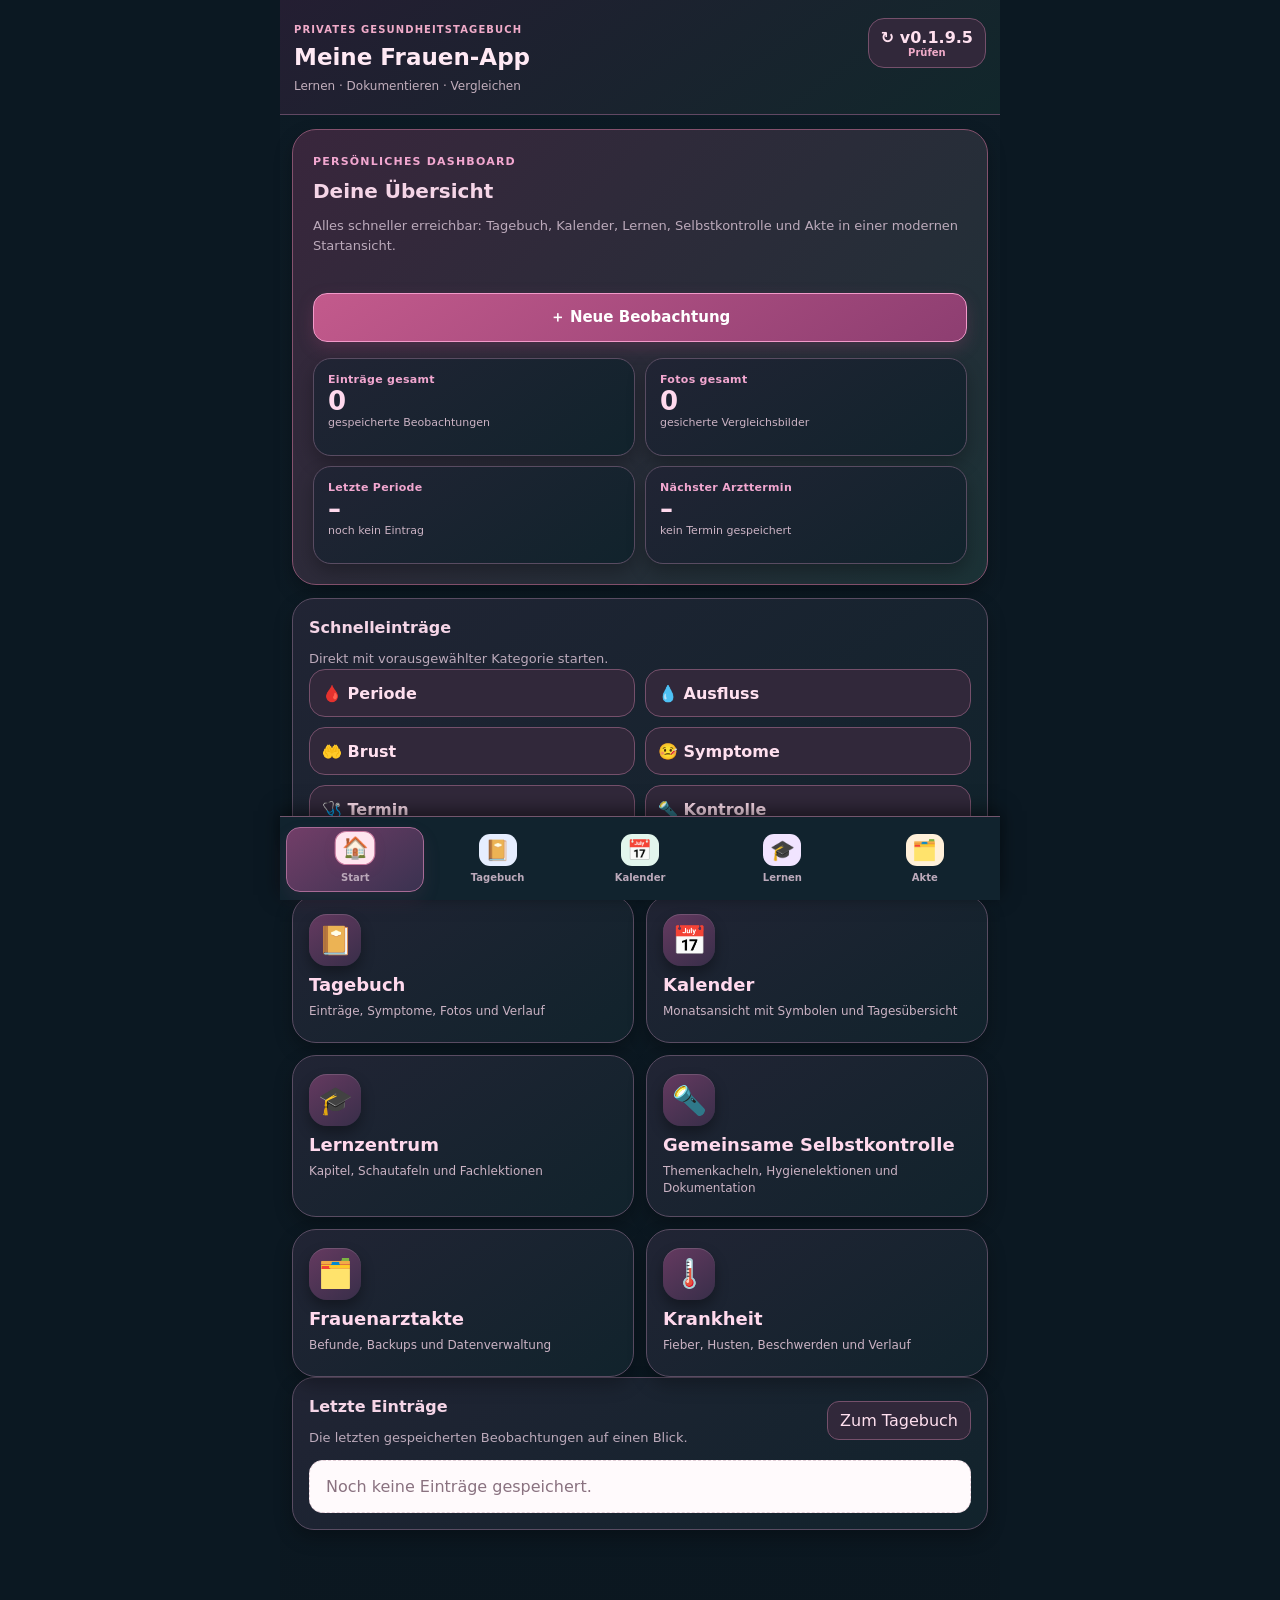
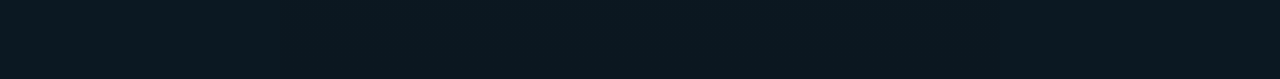
==== commit 089a4cb6: "Add files via upload" ====
--- a/frauen-app/index.html
+++ b/frauen-app/index.html
@@ -1 +1 @@
-<!doctype html><html lang="de"><head><meta charset="utf-8"><meta name="viewport" content="width=device-width,initial-scale=1,viewport-fit=cover"><meta name="theme-color" content="#b66e90"><meta name="description" content="Privates gynäkologisches Tagebuch und Lernzentrum"><link rel="manifest" href="./manifest.webmanifest"><link rel="icon" href="./icon.svg" type="image/svg+xml"><title>Meine Frauen-App – Beta 0.1.9.4 – Ohne Passwortabfrage</title><link rel="stylesheet" href="./style.css?build=194"><link rel="stylesheet" href="./mr-integration.css?build=19811"></head><body class="mr-embedded"><div class="shell"><header><div><small>PRIVATES GESUNDHEITSTAGEBUCH</small><h1>Meine Frauen-App</h1><p>Lernen · Dokumentieren · Vergleichen</p></div><button id="update" class="update" aria-label="Nach App-Updates suchen">↻ <span id="version">v0.1.9.4</span><small id="update-state">Prüfen</small></button></header><main id="view" aria-live="polite"></main><nav id="nav" aria-label="Hauptnavigation"><button data-page="home"><span class="nav-ico nav-home">🏠</span><small>Start</small></button><button data-page="diary"><span class="nav-ico nav-diary">📔</span><small>Tagebuch</small></button><button data-page="calendar"><span class="nav-ico nav-cal">📅</span><small>Kalender</small></button><button data-page="learn"><span class="nav-ico nav-learn">🎓</span><small>Lernen</small></button><button data-page="records"><span class="nav-ico nav-rec">🗂️</span><small>Akte</small></button></nav></div><div id="toast" role="status"></div><div id="lightbox" role="dialog" aria-modal="true" aria-label="Bildvergrößerung"><div class="lb-card"><div class="lb-head"><strong id="lb-title">Schautafel (Vollbild)</strong><button class="lb-close" id="lb-close">✕ Schließen</button></div><div class="lb-body"><img id="lb-img" src="" alt=""></div><div class="lb-caption" id="lb-caption"></div></div></div><script defer src="./lessons.js?build=194"></script><script defer src="./deep_lessons.js?build=194"></script><script defer src="./self_guides.js?build=194"></script><script defer src="./app.js?build=194"></script></body></html>
+<!doctype html><html lang="de"><head><meta charset="utf-8"><meta name="viewport" content="width=device-width,initial-scale=1,viewport-fit=cover"><meta name="theme-color" content="#b66e90"><meta name="description" content="Privates gynäkologisches Tagebuch und Lernzentrum"><link rel="manifest" href="./manifest.webmanifest"><link rel="icon" href="./icon.svg" type="image/svg+xml"><title>Meine Frauen-App – Beta 0.1.9.5 – Ohne Passwortabfrage</title><link rel="stylesheet" href="./style.css?build=194"><link rel="stylesheet" href="./mr-integration.css?build=19811"></head><body class="mr-embedded"><div class="shell"><header><div><small>PRIVATES GESUNDHEITSTAGEBUCH</small><h1>Meine Frauen-App</h1><p>Lernen · Dokumentieren · Vergleichen</p></div><button id="update" class="update" aria-label="Nach App-Updates suchen">↻ <span id="version">v0.1.9.5</span><small id="update-state">Prüfen</small></button></header><main id="view" aria-live="polite"></main><nav id="nav" aria-label="Hauptnavigation"><button data-page="home"><span class="nav-ico nav-home">🏠</span><small>Start</small></button><button data-page="diary"><span class="nav-ico nav-diary">📔</span><small>Tagebuch</small></button><button data-page="calendar"><span class="nav-ico nav-cal">📅</span><small>Kalender</small></button><button data-page="learn"><span class="nav-ico nav-learn">🎓</span><small>Lernen</small></button><button data-page="records"><span class="nav-ico nav-rec">🗂️</span><small>Akte</small></button></nav></div><div id="toast" role="status"></div><div id="lightbox" role="dialog" aria-modal="true" aria-label="Bildvergrößerung"><div class="lb-card"><div class="lb-head"><strong id="lb-title">Schautafel (Vollbild)</strong><button class="lb-close" id="lb-close">✕ Schließen</button></div><div class="lb-body"><img id="lb-img" src="" alt=""></div><div class="lb-caption" id="lb-caption"></div></div></div><script defer src="./lessons.js?build=194"></script><script defer src="./deep_lessons.js?build=194"></script><script defer src="./self_guides.js?build=194"></script><script defer src="./app.js?build=195"></script></body></html>
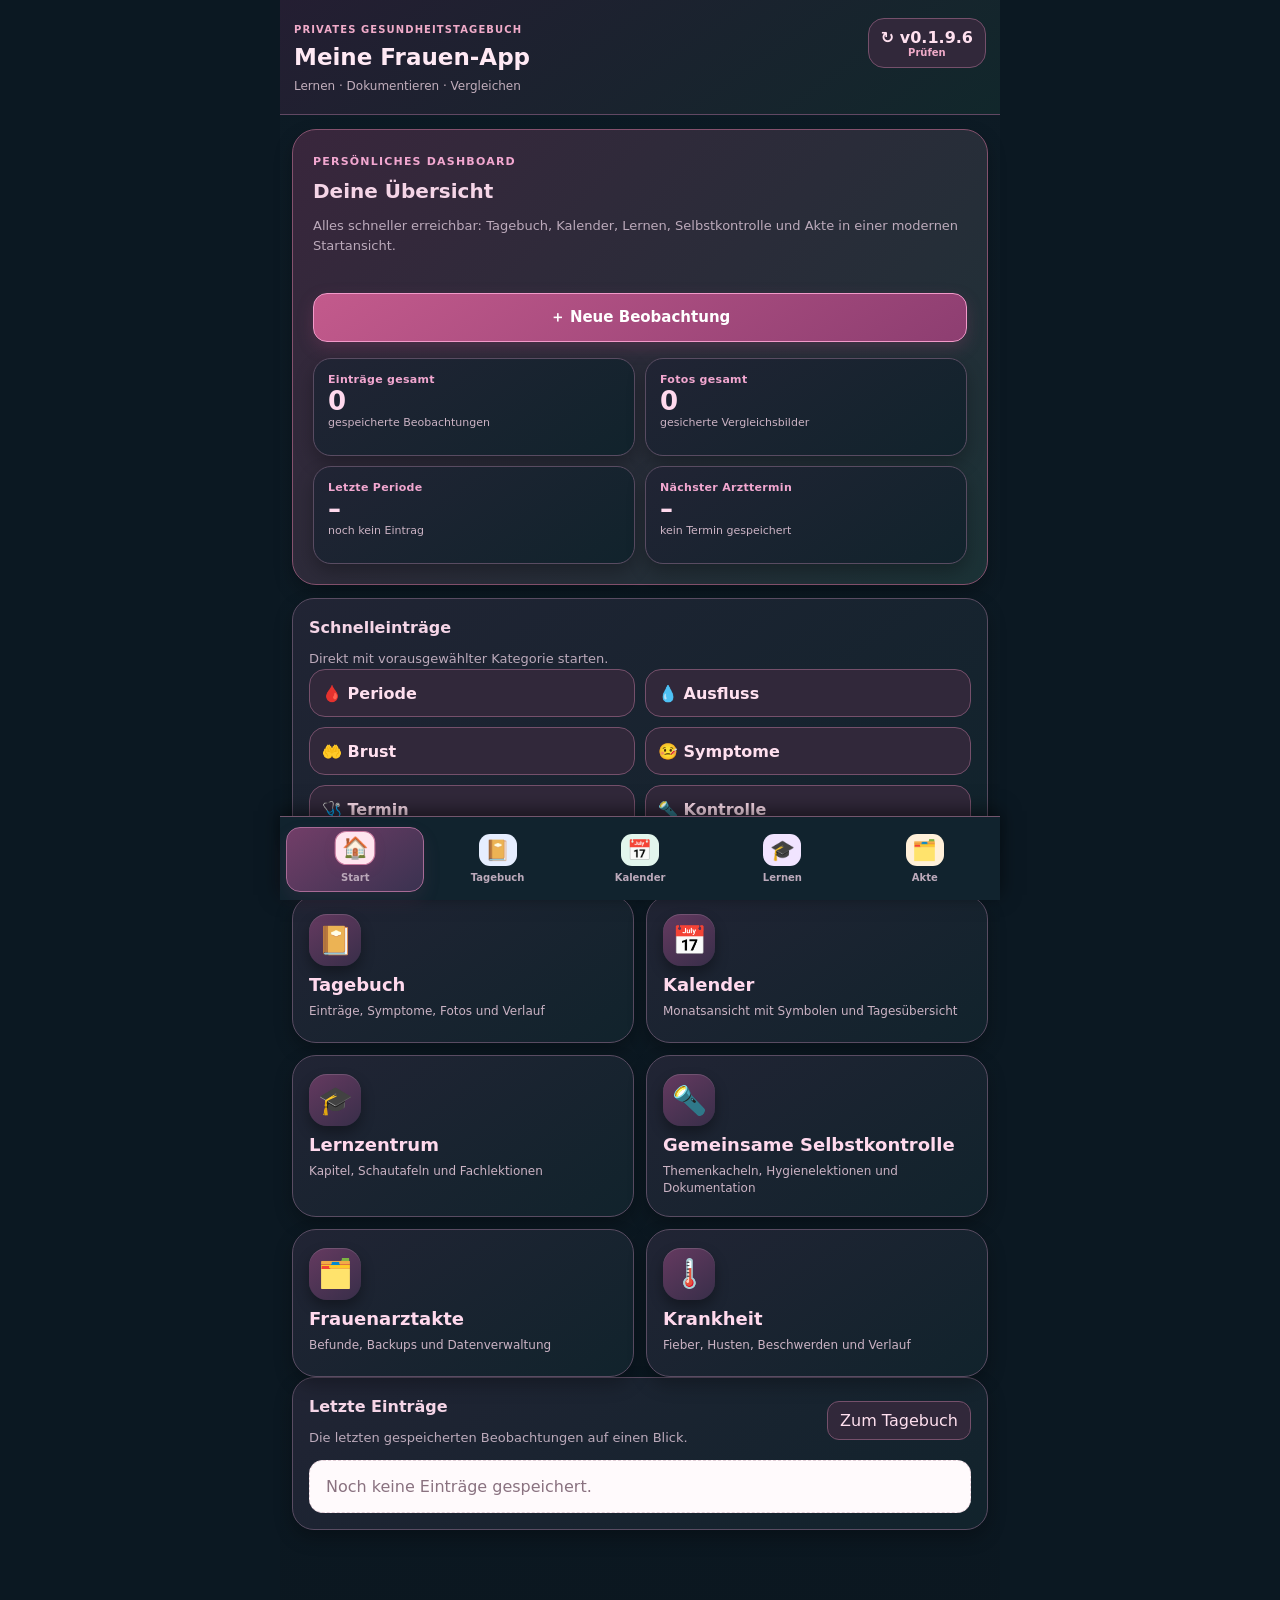
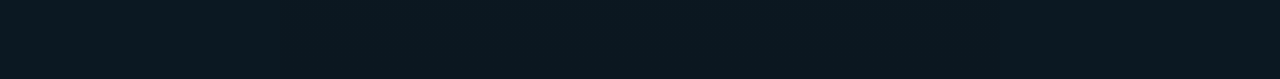
==== commit 210b25d8: "Release 1.9.9.0: Frauen-Gesundheit ohne doppelte App-Oberfläche, sichere Passwortmigration" ====
--- a/frauen-app/index.html
+++ b/frauen-app/index.html
@@ -1 +1 @@
-<!doctype html><html lang="de"><head><meta charset="utf-8"><meta name="viewport" content="width=device-width,initial-scale=1,viewport-fit=cover"><meta name="theme-color" content="#b66e90"><meta name="description" content="Privates gynäkologisches Tagebuch und Lernzentrum"><link rel="manifest" href="./manifest.webmanifest"><link rel="icon" href="./icon.svg" type="image/svg+xml"><title>Meine Frauen-App – Beta 0.1.9.5 – Ohne Passwortabfrage</title><link rel="stylesheet" href="./style.css?build=194"><link rel="stylesheet" href="./mr-integration.css?build=19811"></head><body class="mr-embedded"><div class="shell"><header><div><small>PRIVATES GESUNDHEITSTAGEBUCH</small><h1>Meine Frauen-App</h1><p>Lernen · Dokumentieren · Vergleichen</p></div><button id="update" class="update" aria-label="Nach App-Updates suchen">↻ <span id="version">v0.1.9.5</span><small id="update-state">Prüfen</small></button></header><main id="view" aria-live="polite"></main><nav id="nav" aria-label="Hauptnavigation"><button data-page="home"><span class="nav-ico nav-home">🏠</span><small>Start</small></button><button data-page="diary"><span class="nav-ico nav-diary">📔</span><small>Tagebuch</small></button><button data-page="calendar"><span class="nav-ico nav-cal">📅</span><small>Kalender</small></button><button data-page="learn"><span class="nav-ico nav-learn">🎓</span><small>Lernen</small></button><button data-page="records"><span class="nav-ico nav-rec">🗂️</span><small>Akte</small></button></nav></div><div id="toast" role="status"></div><div id="lightbox" role="dialog" aria-modal="true" aria-label="Bildvergrößerung"><div class="lb-card"><div class="lb-head"><strong id="lb-title">Schautafel (Vollbild)</strong><button class="lb-close" id="lb-close">✕ Schließen</button></div><div class="lb-body"><img id="lb-img" src="" alt=""></div><div class="lb-caption" id="lb-caption"></div></div></div><script defer src="./lessons.js?build=194"></script><script defer src="./deep_lessons.js?build=194"></script><script defer src="./self_guides.js?build=194"></script><script defer src="./app.js?build=195"></script></body></html>
+<!doctype html><html lang="de"><head><meta charset="utf-8"><meta name="viewport" content="width=device-width,initial-scale=1,viewport-fit=cover"><meta name="theme-color" content="#b66e90"><meta name="description" content="Privates gynäkologisches Tagebuch und Lernzentrum"><link rel="manifest" href="./manifest.webmanifest"><link rel="icon" href="./icon.svg" type="image/svg+xml"><title>Meine Frauen-App – Beta 0.1.9.6 – Ohne Passwortabfrage</title><link rel="stylesheet" href="./style.css?build=194"><link rel="stylesheet" href="./mr-integration.css?build=19900"></head><body class="mr-embedded"><div class="shell"><header><div><small>PRIVATES GESUNDHEITSTAGEBUCH</small><h1>Meine Frauen-App</h1><p>Lernen · Dokumentieren · Vergleichen</p></div><button id="update" class="update" aria-label="Nach App-Updates suchen">↻ <span id="version">v0.1.9.6</span><small id="update-state">Prüfen</small></button></header><main id="view" aria-live="polite"></main><nav id="nav" aria-label="Hauptnavigation"><button data-page="home"><span class="nav-ico nav-home">🏠</span><small>Start</small></button><button data-page="diary"><span class="nav-ico nav-diary">📔</span><small>Tagebuch</small></button><button data-page="calendar"><span class="nav-ico nav-cal">📅</span><small>Kalender</small></button><button data-page="learn"><span class="nav-ico nav-learn">🎓</span><small>Lernen</small></button><button data-page="records"><span class="nav-ico nav-rec">🗂️</span><small>Akte</small></button></nav></div><div id="toast" role="status"></div><div id="lightbox" role="dialog" aria-modal="true" aria-label="Bildvergrößerung"><div class="lb-card"><div class="lb-head"><strong id="lb-title">Schautafel (Vollbild)</strong><button class="lb-close" id="lb-close">✕ Schließen</button></div><div class="lb-body"><img id="lb-img" src="" alt=""></div><div class="lb-caption" id="lb-caption"></div></div></div><script defer src="./lessons.js?build=194"></script><script defer src="./deep_lessons.js?build=194"></script><script defer src="./self_guides.js?build=194"></script><script defer src="./app.js?build=196"></script></body></html>
--- a/frauen-app/mr-integration.css
+++ b/frauen-app/mr-integration.css
@@ -24,3 +24,17 @@
 .mr-embedded .lb-card,.mr-embedded .lb-body{background:#12232d}.mr-embedded .lb-head,.mr-embedded .lb-caption{background:#29263a;color:#ffe1f2;border-color:#6c566e}
 .mr-embedded .day.active{background:#ad5380}.mr-embedded .entries-count-bar,.mr-embedded .selected-day-header{background:#1e2c36;border-color:#72556d}
 .mr-embedded .medical-figure img{background:#faf8fa;border-radius:12px}
+
+/* MR-Hausservice V1.9.9.0 – nur eingebettete Version ohne doppelte App-Hülle */
+body.mr-embedded.mr-integrated{margin:0!important;background:transparent!important;color:#f6e8f2;overflow-x:hidden}
+body.mr-embedded.mr-integrated .shell{min-height:0!important;max-width:none!important;width:100%!important;margin:0!important;padding:0!important;background:transparent!important;box-shadow:none!important;border:0!important;overflow:visible!important}
+body.mr-embedded.mr-integrated .shell>header,body.mr-embedded.mr-integrated .shell>#nav{display:none!important}
+body.mr-embedded.mr-integrated #view{padding:2px 0 15px!important;max-width:none!important;margin:0!important;min-height:0!important;overflow:visible!important}
+body.mr-embedded.mr-integrated #view>.hero,body.mr-embedded.mr-integrated #view>.dashboard-hero{margin-top:0!important;border-radius:18px;background:linear-gradient(135deg,#41273f,#213440)!important;border:1px solid #7b5d79!important}
+body.mr-embedded.mr-integrated #view h1{font-family:system-ui,sans-serif!important;font-size:clamp(20px,5vw,26px)!important;line-height:1.28!important}
+body.mr-embedded.mr-integrated #view h2{font-family:system-ui,sans-serif!important;font-size:clamp(17px,4vw,22px)!important;line-height:1.35!important}
+body.mr-embedded.mr-integrated #view .card,body.mr-embedded.mr-integrated #view .tile,body.mr-embedded.mr-integrated #view .feature-tile,body.mr-embedded.mr-integrated #view details{border-radius:16px!important}
+body.mr-embedded.mr-integrated input,body.mr-embedded.mr-integrated textarea,body.mr-embedded.mr-integrated select{max-width:100%;font-size:16px!important}
+body.mr-embedded.mr-integrated #toast{bottom:22px}
+body.mr-embedded.mr-integrated #lightbox{position:fixed;max-width:100vw;max-height:100dvh}
+@media(max-width:390px){body.mr-embedded.mr-integrated #view{padding:0 0 12px!important}body.mr-embedded.mr-integrated #view .card{padding:13px!important}}
